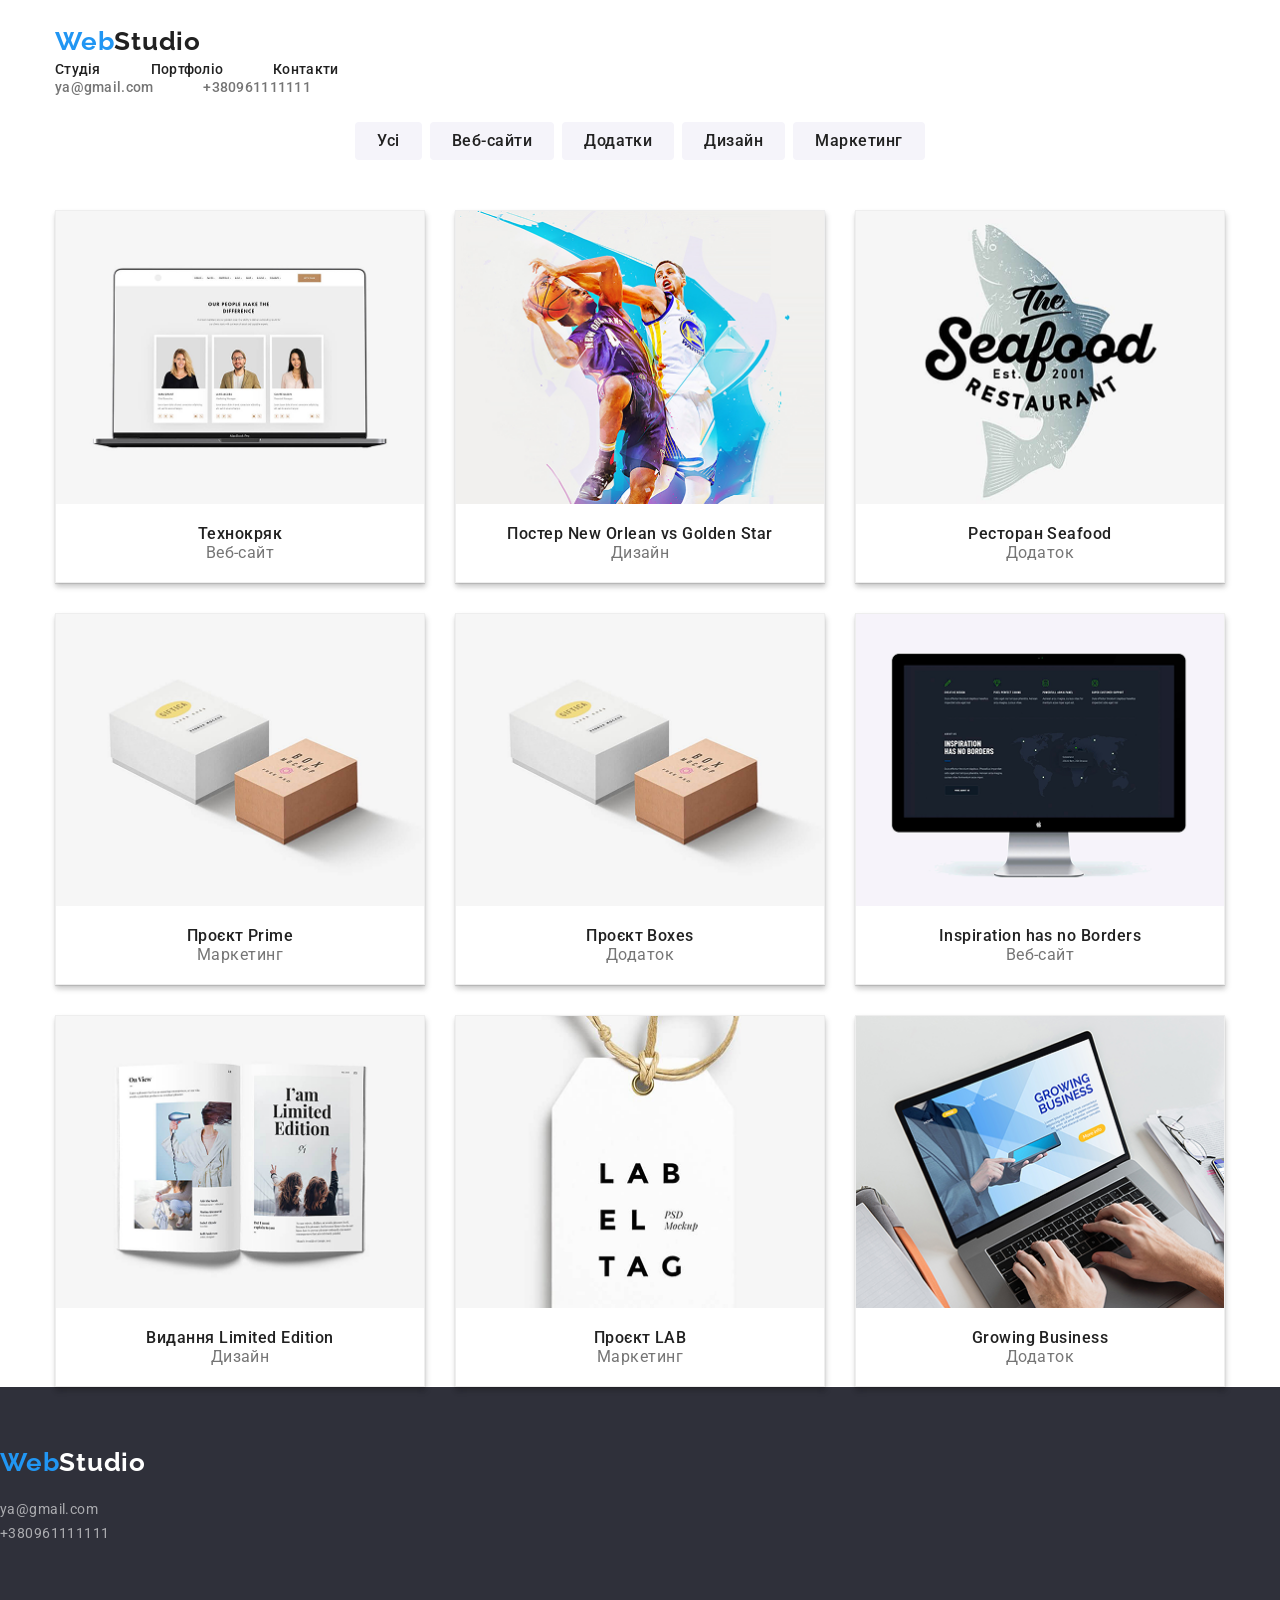
==== portfolio.html @ bf1da365 "2" ====
<!DOCTYPE html>
<html lang="en">
<head>
    <meta charset="UTF-8">
    <meta name="viewport" content="width=device-width, initial-scale=1.0">
    <title>Portfolio</title>
        <link rel="preconnect" href="https://fonts.googleapis.com">
<link rel="preconnect" href="https://fonts.gstatic.com" crossorigin>
<link href="https://fonts.googleapis.com/css2?family=Raleway:ital,wght@0,100..900;1,100..900&family=Roboto:ital,wght@0,100..900;1,100..900&display=swap" rel="stylesheet">
<link rel="stylesheet" href="./css/main.min.css">
</head>
<body>
    <header class="header"> 
    <div class="conteiner">
            <a href="./index.html" class="header-logo"><span class="web">Web</span><span class="studio">Studio</span></a>
    <nav class="navigate">
        <ul class="header_list">
            <li class="header_li"><a href="../index.html" class="header_item" target="_blank">Студія</a></li>
            <li class="header_li"><a href="https://www.youtube.com/watch?v=dQw4w9WgXcQ" target="_blank" class="header_item">Портфоліо</a></li>
            <li class="header_li"><a href="https://www.youtube.com/watch?v=dQw4w9WgXcQ" target="_blank" class=" header_item">Контакти</a></li>
        </ul>
        <ul class="contact">
            <li><a href="mailto:ya@gmail.com" class="contact_list">ya@gmail.com</a></li>
            <li><a href="tel:0961111111" class="contact_list">+380961111111</a></li>
        </ul>

    </nav>
    </div>

    </header>
   
    <main class="main">
        <section class="port_hero">
            <div class="conteiner">
            <ul class="main_ul">
                <li class="port_item"><a href="#" class="item_link">Усі</a></li>
                <li class="port_item"><a href="#" class="item_link">Веб-сайти</a></li>
                <li class="port_item"><a href="#" class="item_link">Додатки</a></li>
                <li class="port_item"><a href="#" class="item_link">Дизайн</a></li>
                <li class="port_item"><a href="#" class="item_link">Маркетинг</a></li>
            </ul>
            <ul class="card_ul">
                            <li class="li_foto">
                    <img src="../css/img/portfirst.png" alt="techocrak" class="port_foto">
                    <div class="port_team">
                    <h3 class="team_p">Технокряк </h3>
                    <p class="p_span">Веб-сайт</p>
                    <p class="crak_over">Ресурс пропонує комплексні пропозиції з різним рівнем функціоналу та сервісів. Все це дозволить відвідувачу отримати вичерпні відомості про компанію чи приватну особу.</p>
                    </div>
                </li>
                                <li class="li_foto">
                    <img src="../css/img/portsec.png" alt="basketball" class="port_foto">
                    <div class="port_team">
                    <h3 class="team_p">Постер New Orlean vs Golden Star </h3>
                    <p class="p_span">Дизайн</p>
                    </div>
                </li>
                                <li class="li_foto">
                    <img src="../css/img/portthird.png" alt="resturant" class="port_foto">
                    <div class="port_team">
                    <h3 class="team_p">Ресторан Seafood </h3>
                    <p class="p_span">Додаток</p>
                    </div>
                </li>
                                <li class="li_foto">
                    <img src="../css/img/portfour.png" alt="headphone" class="port_foto">
                    <div class="port_team">
                    <h3 class="team_p">Проєкт Prime </h3>
                    <p class="p_span">Маркетинг</p>
                    </div>
                </li>
                                <li class="li_foto">
                    <img src="../css/img/portnine.png" alt="boxes" class="port_foto">
                    <div class="port_team">
                    <h3 class="team_p">Проєкт Boxes </h3>
                    <p class="p_span">Додаток</p>
                    </div>
                </li>
                                <li class="li_foto">
                    <img src="../css/img/portfifs.png" alt="book" class="port_foto">
                    <div class="port_team">
                    <h3 class="team_p">Inspiration has no Borders </h3>
                    <p class="p_span">Веб-сайт</p>
                    </div>
                </li>
                                <li class="li_foto">
                    <img src="../css/img/portsix.png" alt="book" class="port_foto">
                    <div class="port_team">
                    <h3 class="team_p">Видання Limited Edition</h3>
                    <p class="p_span">Дизайн</p>
                    </div>
                </li>
                                <li class="li_foto">
                    <img src="../css/img/portseven.png" alt="tag whis LAB" class="port_foto">
                    <div class="port_team">
                    <h3 class="team_p">Проєкт LAB</h3>
                    <p class="p_span">Маркетинг</p>
                    </div>
                </li>
                                <li class="li_foto">
                    <img src="../css/img/porteight.png" alt="LAPTOP" class="port_foto">
                    <div class="port_team">
                    <h3 class="team_p">Growing Business </h3>
                    <p class="p_span">Додаток</p>
                    </div>
                </li>
                </ul>

            </div>
        </section>
        

    </main>
    <footer class="footer">
        <a href="./index.html" class="footer_logo"><span class="web">Web</span><span class="studi">Studio</span> </a>
        <ul class="footer-contact">
            <li><a href="mailto:ya@gmail.com" class="contact-list">ya@gmail.com</a></li>
            <li><a href="tel:0961111111" class="contact-list">+380961111111</a></li>
        </ul>
    </footer>
</body>
</html>
---- css/main.min.css ----
:root{--main-text-color: #212121;--hover-color: #2196f3;--addtext-color: #757575;--logo-color: #000;--main-color: #fff;--footer-contact: rgba(255, 255, 255, 0.6);--background-color: #2f303a;--team-background-color: #f5f4fa;--portfolio-line: #ececec}.conteiner{width:1200px;padding:0 15px;margin:0 auto}@media screen and (max-width: 1199.98px){.conteiner{width:100%;max-width:768px;padding-left:15px;padding-right:15px;margin-left:auto;margin-right:auto}}@media screen and (max-width: 767.98px){.conteiner{max-width:480px}}.web{color:var(--hover-color)}@media screen and (max-width: 1199.98px){html,body{overflow-x:hidden}img,.port_foto{width:100%;height:auto;-o-object-fit:cover;object-fit:cover}}.header{padding-top:24px;padding-bottom:25px}@media screen and (min-width: 768px)and (max-width: 1199.98px){.header{padding-top:32px;padding-bottom:32px}}.header-con{display:flex;align-items:center}@media screen and (max-width: 1199.98px){.header-con{justify-content:space-between}}.header-logo{color:var(--main-text-color);font-family:Raleway,sans-serif;font-size:26px;font-weight:700;line-height:1.38;letter-spacing:.78px;margin-right:93px}.header_list{display:flex;gap:50px}.header_item{color:var(--main-text-color);font-family:Roboto,sans-serif;font-size:14px;font-weight:500;line-height:1.14;letter-spacing:.28px;text-decoration:none;position:relative;display:inline-block}.header_item::after{content:"";position:absolute;left:0;bottom:0;width:100%;height:4px;background-color:var(--hover-color);border-radius:2px;transform:scaleX(0);transition:transform .25s ease}.header_item:hover{color:var(--hover-color)}.header_item:hover::after{transform:scaleX(1)}.header_svg{width:16px;height:16px;fill:var(--addtext-color);transition:fill .2s}.header_menu{display:none}@media screen and (max-width: 767.98px){.header_menu{display:inline;width:24px;height:16px;fill:var(--logo-color)}}.studio{color:var(--main-text-color)}@media screen and (min-width: 768px)and (max-width: 1199.98px){.navigate{display:flex;align-items:center;gap:50px}}@media screen and (max-width: 767.98px){.navigate{display:none}}.contact{display:flex;gap:50px;margin-left:auto}@media screen and (max-width: 1199.98px){.contact{flex-direction:column;gap:10px}}@media screen and (max-width: 767.98px){.contact{display:none}}.contact_li{display:flex;align-items:center;gap:8px}.contact_li:hover .contact_list{color:var(--hover-color)}.contact_li:hover .header_svg{fill:var(--hover-color)}.contact_list{color:var(--addtext-color);font-family:Roboto,sans-serif;font-size:14px;font-weight:500;line-height:1.38;letter-spacing:.28px;transition:color .2s}.hero{padding-top:200px;padding-bottom:280px;text-align:center;background-image:url("../css/img/destop/hero-desctop1x.webp");background-repeat:no-repeat;background-position:center;background-size:cover}@media screen and (min-width: 768px)and (max-width: 1199.98px){.hero{background-image:url("../css/img/tablet/hero-tablet1x.webp");padding-top:118px;padding-bottom:198px}}@media screen and (max-width: 767.98px){.hero{background-image:url("../css/img/mobile/hero-mobile1x.webp");padding-top:118px;padding-bottom:118px}}.hero_text{color:var(--main-color);font-family:Roboto,sans-serif;font-size:44px;font-weight:900;line-height:1.36;letter-spacing:2.64px;width:696px;text-transform:uppercase;margin-bottom:30px;margin-left:auto;margin-right:auto}@media screen and (max-width: 1199.98px){.hero_text{width:100%;max-width:360px;font-size:26px;line-height:1.62}}@media screen and (min-width: 768px)and (max-width: 1199.98px){.hero_text{max-width:528px;font-size:36px}}.hero_button{font-weight:900;color:var(--main-color);border-radius:4px;background:var(--hover-color);box-shadow:0 4px 4px 0 rgba(0,0,0,.15);padding:10px 32px}.button-text{color:var(--main-color);text-align:center;font-family:Roboto,sans-serif;font-size:16px;font-weight:900;line-height:30px;letter-spacing:.96px}.us{padding-top:94px;padding-bottom:94px}.us_minitext{display:flex;gap:30px}@media screen and (max-width: 1199.98px){.us_minitext{display:grid;grid-template-columns:repeat(2, 1fr);gap:30px}}@media screen and (max-width: 767.98px){.us_minitext{display:flex;flex-direction:column;gap:30px}}.us_div{display:flex;width:270px;height:120px;border-radius:4px;background:var(--team-background-color);align-items:center;justify-content:center;margin-bottom:30px}@media screen and (max-width: 767.98px){.us_div{height:116px}}.us_svg{width:65.3px;height:70px}@media screen and (max-width: 1199.98px){.minitext{width:100%}}@media screen and (max-width: 767.98px){.minitext{display:flex;flex-direction:column}}.gen_minitext{display:grid;grid-template-columns:repeat(2, 1fr);color:var(--main-text-color);font-family:Roboto,sans-serif;font-size:14px;font-weight:700;line-height:1.14;letter-spacing:.42px;text-transform:uppercase;margin-bottom:10px}@media screen and (max-width: 767.98px){.gen_minitext{text-align:center}}@media screen and (max-width: 767.98px){.secondary_minitext{text-align:left}}.about{padding-top:94px;padding-bottom:94px;text-align:center;font-weight:700}@media screen and (max-width: 1199.98px){.about{display:none}}.about_div{width:370px;height:70px;background:rgba(47,48,58,.8);display:flex;justify-content:center;align-items:center}.about_p{color:var(--main-color);text-align:center;font-family:Roboto,sans-serif;font-size:14px;font-style:normal;font-weight:700;line-height:normal;letter-spacing:.42px;text-transform:uppercase}.gen-text{color:var(--main-text-color);text-align:center;font-family:Roboto,sans-serif;font-size:36px;font-style:normal;font-weight:700;line-height:normal;letter-spacing:1.08px;margin-bottom:15px}.us-list{display:flex;flex-direction:row;gap:30px}.us-img{margin-top:50px;width:370px;height:294px}.team{padding-top:94px;padding-bottom:94px;background:var(--team-background-color)}.team-ul{display:flex;gap:30px;margin-top:50px}@media screen and (max-width: 1199.98px){.team-ul{display:grid;grid-template-columns:repeat(2, 1fr);gap:30px}}@media screen and (max-width: 767.98px){.team-ul{grid-template-columns:1fr;justify-items:center}}.team-foto{width:270px;height:260px}@media screen and (max-width: 1199.98px){.team-foto{width:100%;height:auto}}.team_li{box-shadow:0 1px 3px 0 rgba(0,0,0,.12),0 1px 1px 0 rgba(0,0,0,.14),0 2px 1px 0 rgba(0,0,0,.2)}@media screen and (max-width: 767.98px){.team_li{width:100%;max-width:270px}}.team_box{padding-top:30px;padding-bottom:30px;background-color:var(--main-color)}.team_p{color:var(--main-text-color);text-align:center;font-family:Roboto,sans-serif;font-size:16px;font-weight:500;line-height:normal;letter-spacing:.48px}.team_svg{width:20px;height:20px;fill:#afb1b8;transition:fill .2s}.sec-gen-text{color:var(--main-text-color);text-align:center;font-family:Roboto,sans-serif;font-size:36px;font-weight:700;line-height:normal;letter-spacing:1.08px}.p_span{color:var(--addtext-color);text-align:center;font-family:Roboto,sans-serif;font-size:16px;font-style:normal;font-weight:400;line-height:normal;letter-spacing:.48px}.sectem_ul{display:flex;align-items:center;justify-content:center;flex-direction:row;gap:10px;margin-top:16px}.sectem_li{display:flex;align-items:center;justify-content:center;padding:12px;border-radius:50%;background-color:rgba(0,0,0,0);cursor:pointer;transition:background-color .2s}.sectem_li:hover{background-color:var(--hover-color)}.sectem_li:hover .team_svg{fill:var(--main-color)}.footer{padding:60px 0;background:var(--background-color)}@media screen and (max-width: 1199.98px){.footer{text-align:center}}.footer .conteiner{display:flex;justify-content:center;align-items:flex-start;gap:80px}.footer .conteiner>*{margin:0;flex-shrink:0}@media screen and (min-width: 768px)and (max-width: 1199.98px){.footer .conteiner{flex-wrap:wrap;justify-content:space-around;row-gap:40px;align-items:center}}@media screen and (max-width: 767.98px){.footer .conteiner{flex-direction:column;align-items:center;gap:40px}}.footer_div{display:flex;flex-direction:column;align-items:flex-start;justify-content:flex-start}@media screen and (max-width: 1199.98px){.footer_div{align-items:center}}.footer_logo{display:inline-block;margin:0 0 20px;color:var(--main-color);font-family:Raleway,sans-serif;font-size:26px;font-weight:700;line-height:normal;letter-spacing:.78px;text-decoration:none}.footer_p{margin:0;color:var(--main-color);font-family:Roboto,sans-serif;font-size:14px;font-weight:700;line-height:1.14;letter-spacing:.42px;text-transform:uppercase}.footer_ul{display:flex;gap:10px;margin-top:16px}.footer_li{display:flex;align-items:center;justify-content:center;padding:12px;border-radius:50%;background-color:#434455;cursor:pointer;transition:background-color .2s}.footer_li:hover{background-color:var(--hover-color)}.footer_li:hover .team_svg{fill:var(--main-color)}.f_span{color:var(--main-color);font-family:Roboto,sans-serif;font-size:14px;font-weight:400;line-height:24px;letter-spacing:.42px}.contact-list{color:var(--footer-contact);font-family:Roboto,sans-serif;font-size:14px;font-weight:400;line-height:24px;letter-spacing:.42px}.contact-list:first-child{margin-top:20px}.subscribe{text-align:left}@media screen and (max-width: 1199.98px){.subscribe{text-align:center}}@media screen and (min-width: 768px)and (max-width: 1199.98px){.subscribe{flex-basis:100%}}@media screen and (max-width: 767.98px){.subscribe{width:100%}}.subscribe_row{display:flex;gap:10px;margin-top:16px}@media screen and (min-width: 768px)and (max-width: 1199.98px){.subscribe_row{flex-direction:column;align-items:center;max-width:320px;margin:16px auto 0}}@media screen and (max-width: 767.98px){.subscribe_row{flex-direction:column;align-items:center;margin:16px 0 0}}.subscribe_input{width:264px;height:40px;padding:0 16px;background:rgba(0,0,0,0);border:1px solid hsla(0,0%,100%,.3);border-radius:4px;color:var(--main-color);font-family:Roboto,sans-serif;font-size:12px;letter-spacing:.36px;outline:none;transition:border-color .2s}.subscribe_input::-moz-placeholder{color:var(--footer-contact)}.subscribe_input::placeholder{color:var(--footer-contact)}.subscribe_input:focus{border-color:var(--hover-color)}@media screen and (max-width: 1199.98px){.subscribe_input{width:100%}}.subscribe_btn{display:flex;align-items:center;gap:8px;height:40px;padding:0 24px;background:var(--hover-color);border:none;border-radius:4px;box-shadow:0 4px 4px rgba(0,0,0,.15);color:var(--main-color);font-family:Roboto,sans-serif;font-size:14px;font-weight:700;letter-spacing:.42px;cursor:pointer;transition:background-color .2s}.subscribe_btn:hover{background:#1976d2}.subscribe_svg{width:16px;height:16px;fill:var(--main-color)}.port_hero .container{gap:34px}.port_item{background-color:var(--team-background-color);border-radius:4px;padding:6px 22px}.port_item:hover{background-color:var(--hover-color)}.port_team{padding:20px 24px}.main_ul{display:flex;gap:8px;align-items:center;justify-content:center;margin-bottom:50px}@media screen and (min-width: 768px)and (max-width: 1199.98px){.main_ul{justify-content:center;gap:8px;margin-bottom:30px}}@media screen and (max-width: 767.98px){.main_ul{flex-wrap:wrap;justify-content:flex-start;margin-bottom:40px}}.item_link{color:var(--main-text-color);text-align:center;font-family:Roboto,sans-serif;font-size:16px;font-style:normal;font-weight:500;line-height:26px;letter-spacing:.48px}.item_link:hover{color:var(--main-color)}.card_ul{display:grid;grid-template-columns:repeat(3, 1fr);gap:30px}@media screen and (min-width: 768px)and (max-width: 1199.98px){.card_ul{grid-template-columns:repeat(2, 1fr);padding:0}}@media screen and (max-width: 767.98px){.card_ul{display:flex;flex-direction:column;gap:30px;padding:0}}.li_foto{display:flex;flex-direction:column;align-items:center;border:1px solid #eee;background:var(--main-color);position:relative;box-shadow:0 1px 1px 0 rgba(0,0,0,.12),0 4px 4px 0 rgba(0,0,0,.06),1px 4px 6px 0 rgba(0,0,0,.16)}@media screen and (max-width: 1199.98px){.li_foto{width:100%}}.li_foto:hover .crak_over{opacity:1}.crak_over{color:var(--main-color);font-family:Roboto,sans-serif;font-size:18px;font-style:normal;font-weight:400;line-height:28px;letter-spacing:.54px;position:absolute;background:rgba(33,150,243,.9);width:100%;top:50%;height:58%;left:0;padding-top:21%;transform:translateY(-64%);opacity:0}*,*::before,*::after{box-sizing:border-box}body,h1,h2,h3,p,ul,figure{margin:0}ul{padding:0;list-style:none}a{text-decoration:none;color:inherit}img{display:block;max-width:100%}button{cursor:pointer;border:none}/*# sourceMappingURL=main.min.css.map */
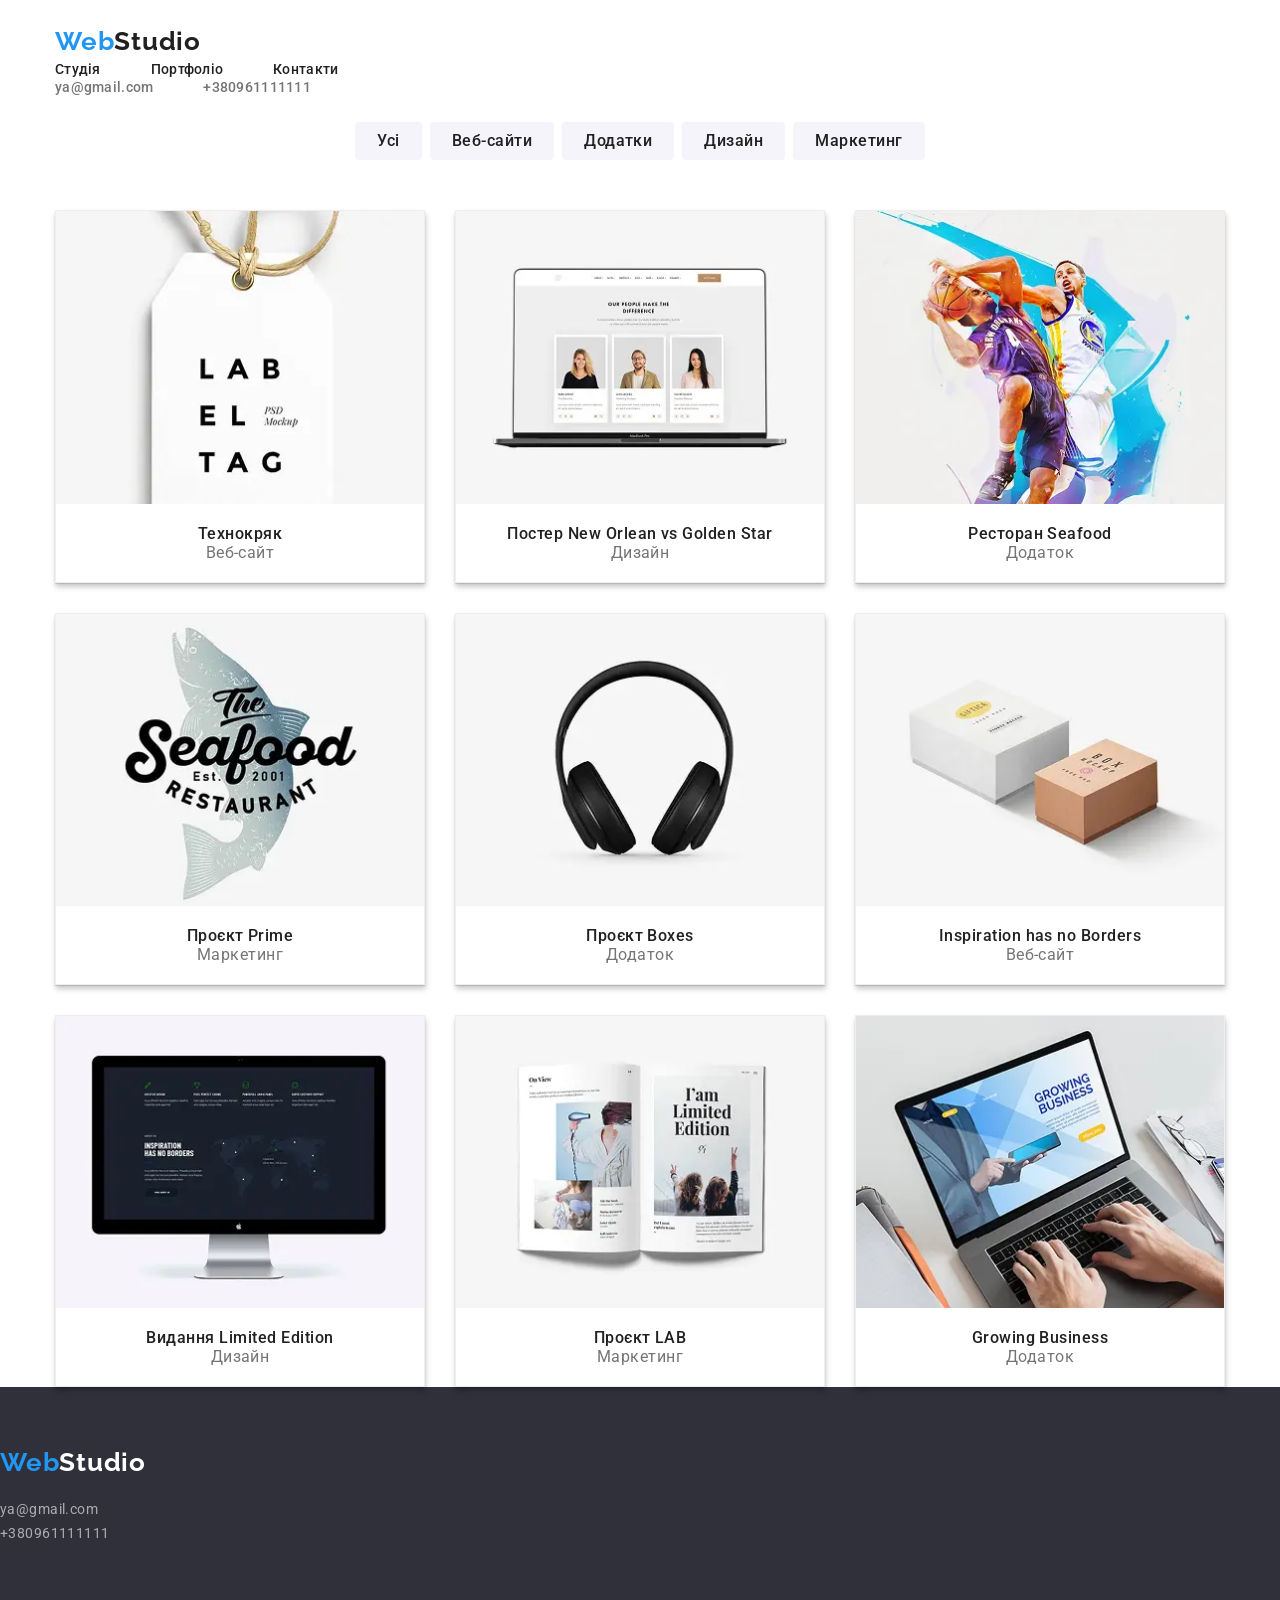
==== commit f8d1d264: "retinisasia" ====
--- a/portfolio.html
+++ b/portfolio.html
@@ -1,122 +1,243 @@
-<!DOCTYPE html>
+<!doctype html>
 <html lang="en">
-<head>
-    <meta charset="UTF-8">
-    <meta name="viewport" content="width=device-width, initial-scale=1.0">
+  <head>
+    <meta charset="UTF-8" />
+    <meta name="viewport" content="width=device-width, initial-scale=1.0" />
     <title>Portfolio</title>
-        <link rel="preconnect" href="https://fonts.googleapis.com">
-<link rel="preconnect" href="https://fonts.gstatic.com" crossorigin>
-<link href="https://fonts.googleapis.com/css2?family=Raleway:ital,wght@0,100..900;1,100..900&family=Roboto:ital,wght@0,100..900;1,100..900&display=swap" rel="stylesheet">
-<link rel="stylesheet" href="./css/main.min.css">
-</head>
-<body>
-    <header class="header"> 
-    <div class="conteiner">
-            <a href="./index.html" class="header-logo"><span class="web">Web</span><span class="studio">Studio</span></a>
-    <nav class="navigate">
-        <ul class="header_list">
-            <li class="header_li"><a href="../index.html" class="header_item" target="_blank">Студія</a></li>
-            <li class="header_li"><a href="https://www.youtube.com/watch?v=dQw4w9WgXcQ" target="_blank" class="header_item">Портфоліо</a></li>
-            <li class="header_li"><a href="https://www.youtube.com/watch?v=dQw4w9WgXcQ" target="_blank" class=" header_item">Контакти</a></li>
-        </ul>
-        <ul class="contact">
-            <li><a href="mailto:ya@gmail.com" class="contact_list">ya@gmail.com</a></li>
-            <li><a href="tel:0961111111" class="contact_list">+380961111111</a></li>
-        </ul>
+    <link rel="preconnect" href="https://fonts.googleapis.com" />
+    <link rel="preconnect" href="https://fonts.gstatic.com" crossorigin />
+    <link
+      href="https://fonts.googleapis.com/css2?family=Raleway:ital,wght@0,100..900;1,100..900&family=Roboto:ital,wght@0,100..900;1,100..900&display=swap"
+      rel="stylesheet"
+    />
+    <link rel="stylesheet" href="./css/main.min.css" />
+  </head>
+  <body>
+    <header class="header">
+      <div class="conteiner">
+        <a href="./index.html" class="header-logo"
+          ><span class="web">Web</span><span class="studio">Studio</span></a
+        >
+        <nav class="navigate">
+          <ul class="header_list">
+            <li class="header_li">
+              <a href="../index.html" class="header_item" target="_blank"
+                >Студія</a
+              >
+            </li>
+            <li class="header_li">
+              <a
+                href="https://www.youtube.com/watch?v=dQw4w9WgXcQ"
+                target="_blank"
+                class="header_item"
+                >Портфоліо</a
+              >
+            </li>
+            <li class="header_li">
+              <a
+                href="https://www.youtube.com/watch?v=dQw4w9WgXcQ"
+                target="_blank"
+                class="header_item"
+                >Контакти</a
+              >
+            </li>
+          </ul>
+          <ul class="contact">
+            <li>
+              <a href="mailto:ya@gmail.com" class="contact_list"
+                >ya@gmail.com</a
+              >
+            </li>
+            <li>
+              <a href="tel:0961111111" class="contact_list">+380961111111</a>
+            </li>
+          </ul>
+        </nav>
+      </div>
+    </header>
 
-    </nav>
-    </div>
-
-    </header>
-   
     <main class="main">
-        <section class="port_hero">
-            <div class="conteiner">
-            <ul class="main_ul">
-                <li class="port_item"><a href="#" class="item_link">Усі</a></li>
-                <li class="port_item"><a href="#" class="item_link">Веб-сайти</a></li>
-                <li class="port_item"><a href="#" class="item_link">Додатки</a></li>
-                <li class="port_item"><a href="#" class="item_link">Дизайн</a></li>
-                <li class="port_item"><a href="#" class="item_link">Маркетинг</a></li>
-            </ul>
-            <ul class="card_ul">
-                            <li class="li_foto">
-                    <img src="../css/img/portfirst.png" alt="techocrak" class="port_foto">
-                    <div class="port_team">
-                    <h3 class="team_p">Технокряк </h3>
-                    <p class="p_span">Веб-сайт</p>
-                    <p class="crak_over">Ресурс пропонує комплексні пропозиції з різним рівнем функціоналу та сервісів. Все це дозволить відвідувачу отримати вичерпні відомості про компанію чи приватну особу.</p>
-                    </div>
-                </li>
-                                <li class="li_foto">
-                    <img src="../css/img/portsec.png" alt="basketball" class="port_foto">
-                    <div class="port_team">
-                    <h3 class="team_p">Постер New Orlean vs Golden Star </h3>
-                    <p class="p_span">Дизайн</p>
-                    </div>
-                </li>
-                                <li class="li_foto">
-                    <img src="../css/img/portthird.png" alt="resturant" class="port_foto">
-                    <div class="port_team">
-                    <h3 class="team_p">Ресторан Seafood </h3>
-                    <p class="p_span">Додаток</p>
-                    </div>
-                </li>
-                                <li class="li_foto">
-                    <img src="../css/img/portfour.png" alt="headphone" class="port_foto">
-                    <div class="port_team">
-                    <h3 class="team_p">Проєкт Prime </h3>
-                    <p class="p_span">Маркетинг</p>
-                    </div>
-                </li>
-                                <li class="li_foto">
-                    <img src="../css/img/portnine.png" alt="boxes" class="port_foto">
-                    <div class="port_team">
-                    <h3 class="team_p">Проєкт Boxes </h3>
-                    <p class="p_span">Додаток</p>
-                    </div>
-                </li>
-                                <li class="li_foto">
-                    <img src="../css/img/portfifs.png" alt="book" class="port_foto">
-                    <div class="port_team">
-                    <h3 class="team_p">Inspiration has no Borders </h3>
-                    <p class="p_span">Веб-сайт</p>
-                    </div>
-                </li>
-                                <li class="li_foto">
-                    <img src="../css/img/portsix.png" alt="book" class="port_foto">
-                    <div class="port_team">
-                    <h3 class="team_p">Видання Limited Edition</h3>
-                    <p class="p_span">Дизайн</p>
-                    </div>
-                </li>
-                                <li class="li_foto">
-                    <img src="../css/img/portseven.png" alt="tag whis LAB" class="port_foto">
-                    <div class="port_team">
-                    <h3 class="team_p">Проєкт LAB</h3>
-                    <p class="p_span">Маркетинг</p>
-                    </div>
-                </li>
-                                <li class="li_foto">
-                    <img src="../css/img/porteight.png" alt="LAPTOP" class="port_foto">
-                    <div class="port_team">
-                    <h3 class="team_p">Growing Business </h3>
-                    <p class="p_span">Додаток</p>
-                    </div>
-                </li>
-                </ul>
-
-            </div>
-        </section>
-        
-
+      <section class="port_hero">
+        <div class="conteiner">
+          <ul class="main_ul">
+            <li class="port_item"><a href="#" class="item_link">Усі</a></li>
+            <li class="port_item">
+              <a href="#" class="item_link">Веб-сайти</a>
+            </li>
+            <li class="port_item"><a href="#" class="item_link">Додатки</a></li>
+            <li class="port_item"><a href="#" class="item_link">Дизайн</a></li>
+            <li class="port_item">
+              <a href="#" class="item_link">Маркетинг</a>
+            </li>
+          </ul>
+          <ul class="card_ul">
+            <li class="li_foto">
+              <picture class="port_foto">
+                <source srcset="./css/img/destop/labpc1x.webp 1x, ./css/img/destop/labpc2x.webp 2x" media="(min-width:1200px)" />
+                <source srcset="./css/img/tablet/labtablet1x.webp 1x, ./css/img/tablet/labtablet2x.webp 2x" media="(min-width:768px)"/>
+                <source srcset="./css/img/mobile/labmobile1x.webp 1x, ./css/img/mobile/labmobile2x.webp 2x" media="(max-width:767px)"/>
+                <img src="#" alt="techocrak" class="port_foto" />
+              </picture>
+              <div class="port_team">
+                <h3 class="team_p">Технокряк</h3>
+                <p class="p_span">Веб-сайт</p>
+                <p class="crak_over">
+                  Ресурс пропонує комплексні пропозиції з різним рівнем
+                  функціоналу та сервісів. Все це дозволить відвідувачу отримати
+                  вичерпні відомості про компанію чи приватну особу.
+                </p>
+              </div>
+            </li>
+            <li class="li_foto">
+              <picture class="port_foto">
+                <source srcset="./css/img/destop/tecnocrac1xpc.webp 1x,./css/img/destop/tecnocrac2xpc.webp 2x" media="(min-width:1200px)">
+                <source srcset="./css/img/tablet/tecnocractablet1x.webp 1x, ./css/img/tablet/tecnocractablet2x.webp 2x" media="(min-width:768px)">
+                <source srcset="./css/img/mobile/tecnocracmobile1x.webp 1x, ./css/img/mobile/tecnocracmobile2x.webp 2x" media="(max-width:767px)">
+<img src="#" alt="basketball" class="port_foto" >
+              </picture>
+              <div class="port_team">
+                <h3 class="team_p">Постер New Orlean vs Golden Star</h3>
+                <p class="p_span">Дизайн</p>
+                <p class="crak_over">
+                  Ресурс пропонує комплексні пропозиції з різним рівнем
+                  функціоналу та сервісів. Все це дозволить відвідувачу отримати
+                  вичерпні відомості про компанію чи приватну особу.
+                </p>
+              </div>
+            </li>
+            <li class="li_foto">
+              <picture class="port_foto">
+                <source srcset="./css/img/destop/posterpc1x.webp 1x, ./css/img/destop/posterpc2x.webp 2x" media="(min-width:1200px)">
+                <source srcset="./css/img/tablet/postertablet1x.webp 1x, ./css/img/tablet/postertablet2x.webp 2x" media="(min-width:768px)">
+                <source srcset="./css/img/mobile/postermobile1x.webp 1x, ./css/img/mobile/postermobile2x.webp 2x" media="(max-width:767px)">
+                <img src="#" alt="resturant" class="port_foto" />
+              </picture>
+              <div class="port_team">
+                <h3 class="team_p">Ресторан Seafood</h3>
+                <p class="p_span">Додаток</p>
+                                <p class="crak_over">
+                  Ресурс пропонує комплексні пропозиції з різним рівнем
+                  функціоналу та сервісів. Все це дозволить відвідувачу отримати
+                  вичерпні відомості про компанію чи приватну особу.
+                </p>
+              </div>
+            </li>
+            <li class="li_foto">
+              <picture class="port_foto">
+                <source srcset="./css/img/destop/seafoodpc1x.webp 1x, ./css/img/destop/seafoodpc2x.webp 2x" media="(min-width:1200px)">
+                <source srcset="./css/img/tablet/seafoodtablet1x.webp 1x, ./css/img/tablet/seafoodtablet2x.webp 2x" media="(min-width:768px)">
+                <source srcset="./css/img/mobile/seafoodmobile1x.webp 1x, ./css/img/mobile/seafoodmobile2x.webp 2x" media="(max-width:767px)">
+                <img src="#" alt="headphone" class="port_foto" />
+              </picture>
+              <div class="port_team">
+                <h3 class="team_p">Проєкт Prime</h3>
+                <p class="p_span">Маркетинг</p>
+                <p class="crak_over">
+                  Ресурс пропонує комплексні пропозиції з різним рівнем
+                  функціоналу та сервісів. Все це дозволить відвідувачу отримати
+                  вичерпні відомості про компанію чи приватну особу.
+                </p>
+              </div>
+            </li>
+            <li class="li_foto">
+              <picture class="port_foto">
+                <source srcset="./css/img/destop/primepc1x.webp 1x, ./css/img/destop/primepc2x.webp 2x" media="(min-width:1200px)">
+                <source srcset="./css/img/tablet/primetablet1x.webp 1x, ./css/img/tablet/primetablet2x.webp 2x" media="(min-width:768px)">
+                <source srcset="./css/img/mobile/primemobile1x.webp 1x, ./css/img/mobile/primemobile2x.webp 2x" media="(max-width:767px)">
+                <img src="#" alt="boxes" class="port_foto" />
+              </picture>
+              <div class="port_team">
+                <h3 class="team_p">Проєкт Boxes</h3>
+                <p class="p_span">Додаток</p>
+                <p class="crak_over">
+                  Ресурс пропонує комплексні пропозиції з різним рівнем
+                  функціоналу та сервісів. Все це дозволить відвідувачу отримати
+                  вичерпні відомості про компанію чи приватну особу.
+                </p>
+              </div>
+            </li>
+            <li class="li_foto">
+              <picture class="port_foto">
+                <source srcset="./css/img/destop/boxsespc1x.webp 1x, ./css/img/destop/boxsespc2x.webp 2x" media="(min-width:1200px)">
+                <source srcset="./css/img/tablet/boxsestablet1x.webp 1x, ./css/img/tablet/boxsestablet2x.webp 2x" media="(min-width:768px)">
+                <source srcset="./css/img/mobile/boxsesmobile1x.webp 1x, ./css/img/mobile/boxsesmobile2x.webp 2x" media="(max-width:767px)">
+                <img src="#" alt="book" class="port_foto" />
+              </picture>
+              <div class="port_team">
+                <h3 class="team_p">Inspiration has no Borders</h3>
+                <p class="p_span">Веб-сайт</p>
+                <p class="crak_over">
+                  Ресурс пропонує комплексні пропозиції з різним рівнем
+                  функціоналу та сервісів. Все це дозволить відвідувачу отримати
+                  вичерпні відомості про компанію чи приватну особу.
+                </p>
+              </div>
+            </li>
+            <li class="li_foto">
+              <picture class="port_foto">
+                <source srcset="./css/img/destop/ihnbpc1x.webp 1x, ./css/img/destop/ihnbpc2x.webp 2x" media="(min-width:1200px)">
+                <source srcset="./css/img/tablet/ihnbtablet1x.webp 1x, ./css/img/tablet/ihnbtablet2x.webp 2x" media="(min-width:768px)">
+                <source srcset="./css/img/mobile/ihnbmobile1x.webp 1x, ./css/img/mobile/ihnbmobile2x.webp 2x" media="(max-width:767px)">
+                <img src="#" alt="book" class="port_foto" />
+              </picture>
+              <div class="port_team">
+                <h3 class="team_p">Видання Limited Edition</h3>
+                <p class="p_span">Дизайн</p>
+                <p class="crak_over">
+                  Ресурс пропонує комплексні пропозиції з різним рівнем
+                  функціоналу та сервісів. Все це дозволить відвідувачу отримати
+                  вичерпні відомості про компанію чи приватну особу.
+                </p>
+              </div>
+            </li>
+            <li class="li_foto">
+              <picture class="port_foto">
+                <source srcset="./css/img/destop/limitedpc1x.webp 1x, ./css/img/destop/limitedpc2x.webp 2x" media="(min-width:1200px)">
+                <source srcset="./css/img/tablet/limitedtablet1x.webp 1x, ./css/img/tablet/limitedtablet2x.webp 2x" media="(min-width:768px)">
+                <source srcset="./css/img/mobile/limetedmobile1x.webp 1x, ./css/img/mobile/limetedmobile2x.webp 2x" media="(max-width:767px)">
+                <img src="#" alt="tag whis LAB" class="port_foto" />
+              </picture>
+              <div class="port_team">
+                <h3 class="team_p">Проєкт LAB</h3>
+                <p class="p_span">Маркетинг</p>
+                <p class="crak_over">
+                  Ресурс пропонує комплексні пропозиції з різним рівнем
+                  функціоналу та сервісів. Все це дозволить відвідувачу отримати
+                  вичерпні відомості про компанію чи приватну особу.
+                </p>
+              </div>
+            </li>
+            <li class="li_foto">
+              <picture class="port_foto">
+                <source srcset="./css/img/destop/gbpc1x.webp 1x, ./css/img/destop/gbpc2x.webp 2x" media="(min-width:1200px)">
+                <source srcset="./css/img/tablet/gbtablet1x.webp 1x, ./css/img/tablet/gbtablet2x.webp 2x" media="(min-width:768px)">
+                <source srcset="./css/img/mobile/gbmobile1x.webp 1x, ./css/img/mobile/gbmobile2x.webp 2x" media="(max-width:767px)">
+                <img src="#" alt="LAPTOP" class="port_foto" />
+              </picture> 
+              <div class="port_team">
+                <h3 class="team_p">Growing Business</h3>
+                <p class="p_span">Додаток</p>
+                <p class="crak_over">
+                  Ресурс пропонує комплексні пропозиції з різним рівнем
+                  функціоналу та сервісів. Все це дозволить відвідувачу отримати
+                  вичерпні відомості про компанію чи приватну особу.
+                </p>
+              </div>
+            </li>
+          </ul>
+        </div>
+      </section>
     </main>
     <footer class="footer">
-        <a href="./index.html" class="footer_logo"><span class="web">Web</span><span class="studi">Studio</span> </a>
-        <ul class="footer-contact">
-            <li><a href="mailto:ya@gmail.com" class="contact-list">ya@gmail.com</a></li>
-            <li><a href="tel:0961111111" class="contact-list">+380961111111</a></li>
-        </ul>
+      <a href="./index.html" class="footer_logo"
+        ><span class="web">Web</span><span class="studi">Studio</span>
+      </a>
+      <ul class="footer-contact">
+        <li>
+          <a href="mailto:ya@gmail.com" class="contact-list">ya@gmail.com</a>
+        </li>
+        <li><a href="tel:0961111111" class="contact-list">+380961111111</a></li>
+      </ul>
     </footer>
-</body>
-</html>+  </body>
+</html>
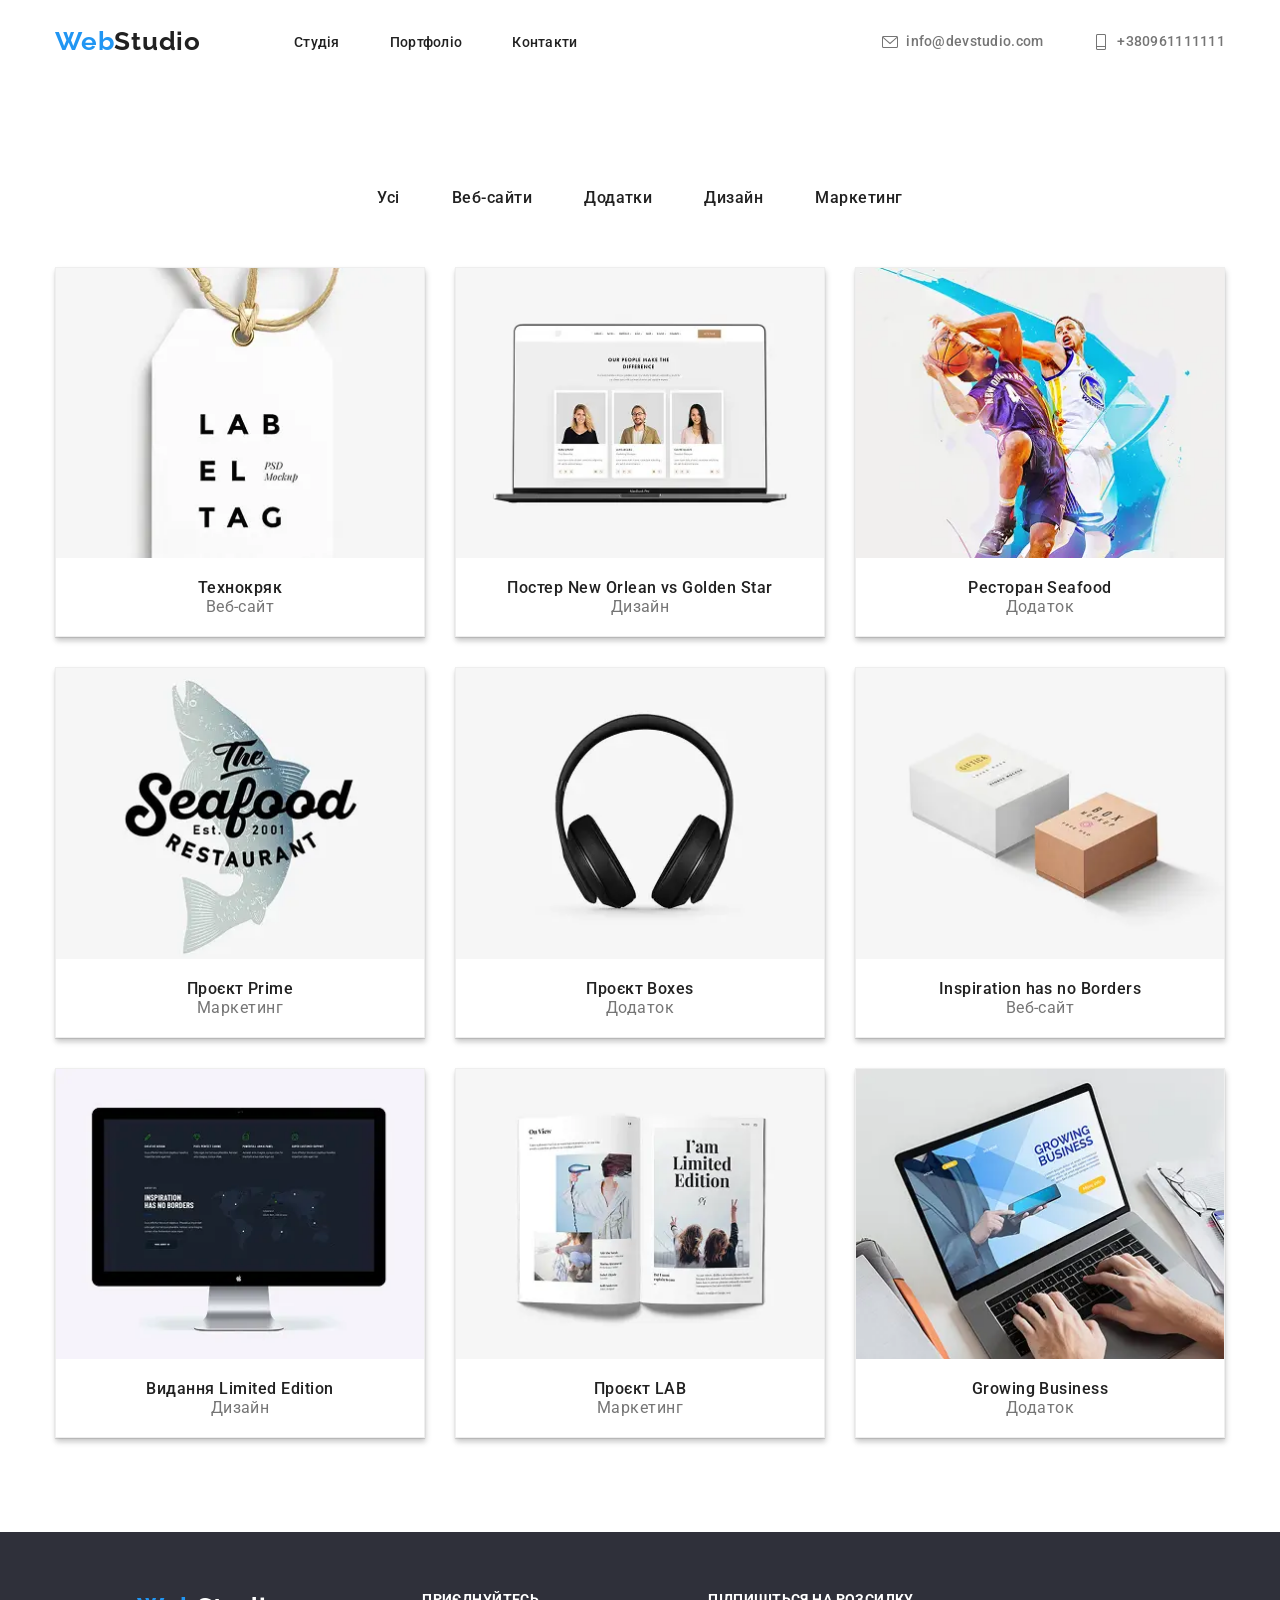
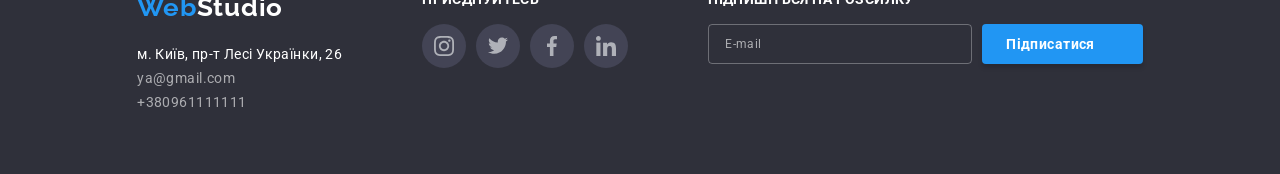
==== commit d152d872: "9" ====
--- a/portfolio.html
+++ b/portfolio.html
@@ -14,20 +14,20 @@
   </head>
   <body>
     <header class="header">
-      <div class="conteiner">
+      <div class="conteiner header-con">
         <a href="./index.html" class="header-logo"
           ><span class="web">Web</span><span class="studio">Studio</span></a
         >
         <nav class="navigate">
           <ul class="header_list">
             <li class="header_li">
-              <a href="../index.html" class="header_item" target="_blank"
+              <a href="./index.html" class="header_item" target="_blank"
                 >Студія</a
               >
             </li>
             <li class="header_li">
               <a
-                href="https://www.youtube.com/watch?v=dQw4w9WgXcQ"
+                href="./portfolio.html"
                 target="_blank"
                 class="header_item"
                 >Портфоліо</a
@@ -42,17 +42,26 @@
               >
             </li>
           </ul>
-          <ul class="contact">
-            <li>
-              <a href="mailto:ya@gmail.com" class="contact_list"
-                >ya@gmail.com</a
-              >
-            </li>
-            <li>
-              <a href="tel:0961111111" class="contact_list">+380961111111</a>
-            </li>
-          </ul>
         </nav>
+        <ul class="contact">
+          <li class="contact_li">
+            <svg class="header_svg">
+              <use href="./css/symbol-defs.svg#konvert"></use>
+            </svg>
+            <a href="mailto:info@devstudio.com" class="contact_list"
+              >info@devstudio.com</a
+            >
+          </li>
+          <li class="contact_li">
+            <svg class="header_svg">
+              <use href="./css/symbol-defs.svg#phone"></use>
+            </svg>
+            <a href="tel:0961111111" class="contact_list">+380961111111</a>
+          </li>
+        </ul>
+        <svg class="header_menu">
+          <use href="./css/symbol-defs.svg#menu"></use>
+        </svg>
       </div>
     </header>
 
@@ -229,15 +238,67 @@
       </section>
     </main>
     <footer class="footer">
-      <a href="./index.html" class="footer_logo"
-        ><span class="web">Web</span><span class="studi">Studio</span>
-      </a>
-      <ul class="footer-contact">
-        <li>
-          <a href="mailto:ya@gmail.com" class="contact-list">ya@gmail.com</a>
-        </li>
-        <li><a href="tel:0961111111" class="contact-list">+380961111111</a></li>
-      </ul>
+      <div class="conteiner">
+        <div>
+          <a href="./index.html" class="footer_logo"
+            ><span class="web">Web</span><span class="studi">Studio</span>
+          </a>
+          <ul class="footer-contact">
+            <li><span class="f_span">м. Київ, пр-т Лесі Українки, 26</span></li>
+            <li>
+              <a href="mailto:info@devstudio.com" class="contact-list"
+                >ya@gmail.com</a
+              >
+            </li>
+            <li>
+              <a href="tel:0961111111" class="contact-list">+380961111111</a>
+            </li>
+          </ul>
+        </div>
+        <div class="footer_div">
+          <p class="footer_p">приєднуйтесь</p>
+          <ul class="footer_ul">
+            <li class="footer_li">
+              <svg class="team_svg">
+                <use href="./css/symbol-defs.svg#insta"></use>
+              </svg>
+            </li>
+            <li class="footer_li">
+              <svg class="team_svg">
+                <use href="./css/symbol-defs.svg#twiter"></use>
+              </svg>
+            </li>
+            <li class="footer_li">
+              <svg class="team_svg">
+                <use href="./css/symbol-defs.svg#f"></use>
+              </svg>
+            </li>
+            <li class="footer_li">
+              <svg class="team_svg">
+                <use href="./css/symbol-defs.svg#linkedin"></use>
+              </svg>
+            </li>
+          </ul>
+        </div>
+        <form class="subscribe" action="#" method="post">
+          <p class="footer_p">Підпишіться на розсилку</p>
+          <div class="subscribe_row">
+            <input
+              class="subscribe_input"
+              type="email"
+              name="email"
+              placeholder="E-mail"
+              required
+            />
+            <button class="subscribe_btn" type="submit">
+              Підписатися
+              <svg class="subscribe_svg">
+                <use href="./css/symbol-defs.svg#plane"></use>
+              </svg>
+            </button>
+          </div>
+        </form>
+      </div>
     </footer>
   </body>
 </html>
--- a/css/main.min.css
+++ b/css/main.min.css
@@ -1 +1 @@
-:root{--main-text-color: #212121;--hover-color: #2196f3;--addtext-color: #757575;--logo-color: #000;--main-color: #fff;--footer-contact: rgba(255, 255, 255, 0.6);--background-color: #2f303a;--team-background-color: #f5f4fa;--portfolio-line: #ececec}.conteiner{width:1200px;padding:0 15px;margin:0 auto}@media screen and (max-width: 1199.98px){.conteiner{width:100%;max-width:768px;padding-left:15px;padding-right:15px;margin-left:auto;margin-right:auto}}@media screen and (max-width: 767.98px){.conteiner{max-width:480px}}.web{color:var(--hover-color)}@media screen and (max-width: 1199.98px){html,body{overflow-x:hidden}img,.port_foto{width:100%;height:auto;-o-object-fit:cover;object-fit:cover}}.header{padding-top:24px;padding-bottom:25px}@media screen and (min-width: 768px)and (max-width: 1199.98px){.header{padding-top:32px;padding-bottom:32px}}.header-con{display:flex;align-items:center}@media screen and (max-width: 1199.98px){.header-con{justify-content:space-between}}.header-logo{color:var(--main-text-color);font-family:Raleway,sans-serif;font-size:26px;font-weight:700;line-height:1.38;letter-spacing:.78px;margin-right:93px}.header_list{display:flex;gap:50px}.header_item{color:var(--main-text-color);font-family:Roboto,sans-serif;font-size:14px;font-weight:500;line-height:1.14;letter-spacing:.28px;text-decoration:none;position:relative;display:inline-block}.header_item::after{content:"";position:absolute;left:0;bottom:0;width:100%;height:4px;background-color:var(--hover-color);border-radius:2px;transform:scaleX(0);transition:transform .25s ease}.header_item:hover{color:var(--hover-color)}.header_item:hover::after{transform:scaleX(1)}.header_svg{width:16px;height:16px;fill:var(--addtext-color);transition:fill .2s}.header_menu{display:none}@media screen and (max-width: 767.98px){.header_menu{display:inline;width:24px;height:16px;fill:var(--logo-color)}}.studio{color:var(--main-text-color)}@media screen and (min-width: 768px)and (max-width: 1199.98px){.navigate{display:flex;align-items:center;gap:50px}}@media screen and (max-width: 767.98px){.navigate{display:none}}.contact{display:flex;gap:50px;margin-left:auto}@media screen and (max-width: 1199.98px){.contact{flex-direction:column;gap:10px}}@media screen and (max-width: 767.98px){.contact{display:none}}.contact_li{display:flex;align-items:center;gap:8px}.contact_li:hover .contact_list{color:var(--hover-color)}.contact_li:hover .header_svg{fill:var(--hover-color)}.contact_list{color:var(--addtext-color);font-family:Roboto,sans-serif;font-size:14px;font-weight:500;line-height:1.38;letter-spacing:.28px;transition:color .2s}.hero{padding-top:200px;padding-bottom:280px;text-align:center;background-image:url("../css/img/destop/hero-desctop1x.webp");background-repeat:no-repeat;background-position:center;background-size:cover}@media screen and (min-width: 768px)and (max-width: 1199.98px){.hero{background-image:url("../css/img/tablet/hero-tablet1x.webp");padding-top:118px;padding-bottom:198px}}@media screen and (max-width: 767.98px){.hero{background-image:url("../css/img/mobile/hero-mobile1x.webp");padding-top:118px;padding-bottom:118px}}.hero_text{color:var(--main-color);font-family:Roboto,sans-serif;font-size:44px;font-weight:900;line-height:1.36;letter-spacing:2.64px;width:696px;text-transform:uppercase;margin-bottom:30px;margin-left:auto;margin-right:auto}@media screen and (max-width: 1199.98px){.hero_text{width:100%;max-width:360px;font-size:26px;line-height:1.62}}@media screen and (min-width: 768px)and (max-width: 1199.98px){.hero_text{max-width:528px;font-size:36px}}.hero_button{font-weight:900;color:var(--main-color);border-radius:4px;background:var(--hover-color);box-shadow:0 4px 4px 0 rgba(0,0,0,.15);padding:10px 32px}.button-text{color:var(--main-color);text-align:center;font-family:Roboto,sans-serif;font-size:16px;font-weight:900;line-height:30px;letter-spacing:.96px}.us{padding-top:94px;padding-bottom:94px}.us_minitext{display:flex;gap:30px}@media screen and (max-width: 1199.98px){.us_minitext{display:grid;grid-template-columns:repeat(2, 1fr);gap:30px}}@media screen and (max-width: 767.98px){.us_minitext{display:flex;flex-direction:column;gap:30px}}.us_div{display:flex;width:270px;height:120px;border-radius:4px;background:var(--team-background-color);align-items:center;justify-content:center;margin-bottom:30px}@media screen and (max-width: 767.98px){.us_div{height:116px}}.us_svg{width:65.3px;height:70px}@media screen and (max-width: 1199.98px){.minitext{width:100%}}@media screen and (max-width: 767.98px){.minitext{display:flex;flex-direction:column}}.gen_minitext{display:grid;grid-template-columns:repeat(2, 1fr);color:var(--main-text-color);font-family:Roboto,sans-serif;font-size:14px;font-weight:700;line-height:1.14;letter-spacing:.42px;text-transform:uppercase;margin-bottom:10px}@media screen and (max-width: 767.98px){.gen_minitext{text-align:center}}@media screen and (max-width: 767.98px){.secondary_minitext{text-align:left}}.about{padding-top:94px;padding-bottom:94px;text-align:center;font-weight:700}@media screen and (max-width: 1199.98px){.about{display:none}}.about_div{width:370px;height:70px;background:rgba(47,48,58,.8);display:flex;justify-content:center;align-items:center}.about_p{color:var(--main-color);text-align:center;font-family:Roboto,sans-serif;font-size:14px;font-style:normal;font-weight:700;line-height:normal;letter-spacing:.42px;text-transform:uppercase}.gen-text{color:var(--main-text-color);text-align:center;font-family:Roboto,sans-serif;font-size:36px;font-style:normal;font-weight:700;line-height:normal;letter-spacing:1.08px;margin-bottom:15px}.us-list{display:flex;flex-direction:row;gap:30px}.us-img{margin-top:50px;width:370px;height:294px}.team{padding-top:94px;padding-bottom:94px;background:var(--team-background-color)}.team-ul{display:flex;gap:30px;margin-top:50px}@media screen and (max-width: 1199.98px){.team-ul{display:grid;grid-template-columns:repeat(2, 1fr);gap:30px}}@media screen and (max-width: 767.98px){.team-ul{grid-template-columns:1fr;justify-items:center}}.team-foto{width:270px;height:260px}@media screen and (max-width: 1199.98px){.team-foto{width:100%;height:auto}}.team_li{box-shadow:0 1px 3px 0 rgba(0,0,0,.12),0 1px 1px 0 rgba(0,0,0,.14),0 2px 1px 0 rgba(0,0,0,.2)}@media screen and (max-width: 767.98px){.team_li{width:100%;max-width:270px}}.team_box{padding-top:30px;padding-bottom:30px;background-color:var(--main-color)}.team_p{color:var(--main-text-color);text-align:center;font-family:Roboto,sans-serif;font-size:16px;font-weight:500;line-height:normal;letter-spacing:.48px}.team_svg{width:20px;height:20px;fill:#afb1b8;transition:fill .2s}.sec-gen-text{color:var(--main-text-color);text-align:center;font-family:Roboto,sans-serif;font-size:36px;font-weight:700;line-height:normal;letter-spacing:1.08px}.p_span{color:var(--addtext-color);text-align:center;font-family:Roboto,sans-serif;font-size:16px;font-style:normal;font-weight:400;line-height:normal;letter-spacing:.48px}.sectem_ul{display:flex;align-items:center;justify-content:center;flex-direction:row;gap:10px;margin-top:16px}.sectem_li{display:flex;align-items:center;justify-content:center;padding:12px;border-radius:50%;background-color:rgba(0,0,0,0);cursor:pointer;transition:background-color .2s}.sectem_li:hover{background-color:var(--hover-color)}.sectem_li:hover .team_svg{fill:var(--main-color)}.footer{padding:60px 0;background:var(--background-color)}@media screen and (max-width: 1199.98px){.footer{text-align:center}}.footer .conteiner{display:flex;justify-content:center;align-items:flex-start;gap:80px}.footer .conteiner>*{margin:0;flex-shrink:0}@media screen and (min-width: 768px)and (max-width: 1199.98px){.footer .conteiner{flex-wrap:wrap;justify-content:space-around;row-gap:40px;align-items:center}}@media screen and (max-width: 767.98px){.footer .conteiner{flex-direction:column;align-items:center;gap:40px}}.footer_div{display:flex;flex-direction:column;align-items:flex-start;justify-content:flex-start}@media screen and (max-width: 1199.98px){.footer_div{align-items:center}}.footer_logo{display:inline-block;margin:0 0 20px;color:var(--main-color);font-family:Raleway,sans-serif;font-size:26px;font-weight:700;line-height:normal;letter-spacing:.78px;text-decoration:none}.footer_p{margin:0;color:var(--main-color);font-family:Roboto,sans-serif;font-size:14px;font-weight:700;line-height:1.14;letter-spacing:.42px;text-transform:uppercase}.footer_ul{display:flex;gap:10px;margin-top:16px}.footer_li{display:flex;align-items:center;justify-content:center;padding:12px;border-radius:50%;background-color:#434455;cursor:pointer;transition:background-color .2s}.footer_li:hover{background-color:var(--hover-color)}.footer_li:hover .team_svg{fill:var(--main-color)}.f_span{color:var(--main-color);font-family:Roboto,sans-serif;font-size:14px;font-weight:400;line-height:24px;letter-spacing:.42px}.contact-list{color:var(--footer-contact);font-family:Roboto,sans-serif;font-size:14px;font-weight:400;line-height:24px;letter-spacing:.42px}.contact-list:first-child{margin-top:20px}.subscribe{text-align:left}@media screen and (max-width: 1199.98px){.subscribe{text-align:center}}@media screen and (min-width: 768px)and (max-width: 1199.98px){.subscribe{flex-basis:100%}}@media screen and (max-width: 767.98px){.subscribe{width:100%}}.subscribe_row{display:flex;gap:10px;margin-top:16px}@media screen and (min-width: 768px)and (max-width: 1199.98px){.subscribe_row{flex-direction:column;align-items:center;max-width:320px;margin:16px auto 0}}@media screen and (max-width: 767.98px){.subscribe_row{flex-direction:column;align-items:center;margin:16px 0 0}}.subscribe_input{width:264px;height:40px;padding:0 16px;background:rgba(0,0,0,0);border:1px solid hsla(0,0%,100%,.3);border-radius:4px;color:var(--main-color);font-family:Roboto,sans-serif;font-size:12px;letter-spacing:.36px;outline:none;transition:border-color .2s}.subscribe_input::-moz-placeholder{color:var(--footer-contact)}.subscribe_input::placeholder{color:var(--footer-contact)}.subscribe_input:focus{border-color:var(--hover-color)}@media screen and (max-width: 1199.98px){.subscribe_input{width:100%}}.subscribe_btn{display:flex;align-items:center;gap:8px;height:40px;padding:0 24px;background:var(--hover-color);border:none;border-radius:4px;box-shadow:0 4px 4px rgba(0,0,0,.15);color:var(--main-color);font-family:Roboto,sans-serif;font-size:14px;font-weight:700;letter-spacing:.42px;cursor:pointer;transition:background-color .2s}.subscribe_btn:hover{background:#1976d2}.subscribe_svg{width:16px;height:16px;fill:var(--main-color)}.port_hero .container{gap:34px}.port_item{background-color:var(--team-background-color);border-radius:4px;padding:6px 22px}.port_item:hover{background-color:var(--hover-color)}.port_team{padding:20px 24px}.main_ul{display:flex;gap:8px;align-items:center;justify-content:center;margin-bottom:50px}@media screen and (min-width: 768px)and (max-width: 1199.98px){.main_ul{justify-content:center;gap:8px;margin-bottom:30px}}@media screen and (max-width: 767.98px){.main_ul{flex-wrap:wrap;justify-content:flex-start;margin-bottom:40px}}.item_link{color:var(--main-text-color);text-align:center;font-family:Roboto,sans-serif;font-size:16px;font-style:normal;font-weight:500;line-height:26px;letter-spacing:.48px}.item_link:hover{color:var(--main-color)}.card_ul{display:grid;grid-template-columns:repeat(3, 1fr);gap:30px}@media screen and (min-width: 768px)and (max-width: 1199.98px){.card_ul{grid-template-columns:repeat(2, 1fr);padding:0}}@media screen and (max-width: 767.98px){.card_ul{display:flex;flex-direction:column;gap:30px;padding:0}}.li_foto{display:flex;flex-direction:column;align-items:center;border:1px solid #eee;background:var(--main-color);position:relative;box-shadow:0 1px 1px 0 rgba(0,0,0,.12),0 4px 4px 0 rgba(0,0,0,.06),1px 4px 6px 0 rgba(0,0,0,.16)}@media screen and (max-width: 1199.98px){.li_foto{width:100%}}.li_foto:hover .crak_over{opacity:1}.crak_over{color:var(--main-color);font-family:Roboto,sans-serif;font-size:18px;font-style:normal;font-weight:400;line-height:28px;letter-spacing:.54px;position:absolute;background:rgba(33,150,243,.9);width:100%;top:50%;height:58%;left:0;padding-top:21%;transform:translateY(-64%);opacity:0}*,*::before,*::after{box-sizing:border-box}body,h1,h2,h3,p,ul,figure{margin:0}ul{padding:0;list-style:none}a{text-decoration:none;color:inherit}img{display:block;max-width:100%}button{cursor:pointer;border:none}/*# sourceMappingURL=main.min.css.map */+:root{--main-text-color: #212121;--hover-color: #2196f3;--addtext-color: #757575;--logo-color: #000;--main-color: #fff;--footer-contact: rgba(255, 255, 255, 0.6);--background-color: #2f303a;--team-background-color: #f5f4fa;--portfolio-line: #ececec}.conteiner{width:1200px;padding:0 15px;margin:0 auto}@media screen and (max-width: 1199.98px){.conteiner{width:100%;max-width:768px;padding-left:15px;padding-right:15px;margin-left:auto;margin-right:auto}}@media screen and (max-width: 767.98px){.conteiner{max-width:480px}}.web{color:var(--hover-color)}@media screen and (max-width: 1199.98px){html,body{overflow-x:hidden}img,.port_foto{width:100%;height:auto;-o-object-fit:cover;object-fit:cover}}.header{padding-top:24px;padding-bottom:25px}@media screen and (min-width: 768px)and (max-width: 1199.98px){.header{padding-top:32px;padding-bottom:32px}}.header-con{display:flex;align-items:center}@media screen and (max-width: 1199.98px){.header-con{justify-content:space-between}}.header-logo{color:var(--main-text-color);font-family:Raleway,sans-serif;font-size:26px;font-weight:700;line-height:1.38;letter-spacing:.78px;margin-right:93px}.header_list{display:flex;gap:50px}.header_item{color:var(--main-text-color);font-family:Roboto,sans-serif;font-size:14px;font-weight:500;line-height:1.14;letter-spacing:.28px;text-decoration:none;position:relative;display:inline-block}.header_item::after{content:"";position:absolute;left:0;bottom:0;width:100%;height:4px;background-color:var(--hover-color);border-radius:2px;transform:scaleX(0);transition:transform .25s ease}.header_item:hover{color:var(--hover-color)}.header_item:hover::after{transform:scaleX(1)}.header_svg{width:16px;height:16px;fill:var(--addtext-color);transition:fill .2s}.header_menu{display:none}@media screen and (max-width: 767.98px){.header_menu{display:inline;width:24px;height:16px;fill:var(--logo-color)}}.studio{color:var(--main-text-color)}@media screen and (min-width: 768px)and (max-width: 1199.98px){.navigate{display:flex;align-items:center;gap:50px}}@media screen and (max-width: 767.98px){.navigate{display:none}}.contact{display:flex;gap:50px;margin-left:auto}@media screen and (max-width: 1199.98px){.contact{flex-direction:column;gap:10px}}@media screen and (max-width: 767.98px){.contact{display:none}}.contact_li{display:flex;align-items:center;gap:8px}.contact_li:hover .contact_list{color:var(--hover-color)}.contact_li:hover .header_svg{fill:var(--hover-color)}.contact_list{color:var(--addtext-color);font-family:Roboto,sans-serif;font-size:14px;font-weight:500;line-height:1.38;letter-spacing:.28px;transition:color .2s}.hero{padding-top:200px;padding-bottom:280px;text-align:center;background-repeat:no-repeat;background-position:center;background-size:cover;background-image:url("../css/img/mobile/heromobile1x.webp")}@media(min-device-pixel-ratio: 2),(min-resolution: 192dpi),(min-resolution: 2dppx){.hero{background-image:url("../css/img/mobile/heromobile2x.webp")}}@media screen and (min-width: 768px){.hero{padding-bottom:233px;background-image:url("../css/img/tablet/herotablet1x.webp")}}@media screen and (min-width: 768px)and (min-device-pixel-ratio: 2),screen and (min-width: 768px)and (min-resolution: 192dpi),screen and (min-width: 768px)and (min-resolution: 2dppx){.hero{background-image:url("../css/img/tablet/herotablet2x.webp")}}@media screen and (min-width: 1200px){.hero{background-image:url("../css/img/destop/heropc1x.webp")}}@media screen and (min-width: 1200px)and (min-device-pixel-ratio: 2),screen and (min-width: 1200px)and (min-resolution: 192dpi),screen and (min-width: 1200px)and (min-resolution: 2dppx){.hero{background-image:url("../css/img/destop/heropc2x.webp")}}@media screen and (min-width: 768px)and (max-width: 1199.98px){.hero{background-image:url("../css/img/tablet/hero-tablet1x.webp");padding-top:118px;padding-bottom:198px}}@media screen and (max-width: 767.98px){.hero{background-image:url("../css/img/mobile/hero-mobile1x.webp");padding-top:118px;padding-bottom:118px}}.hero_text{color:var(--main-color);font-family:Roboto,sans-serif;font-size:44px;font-weight:900;line-height:1.36;letter-spacing:2.64px;width:696px;text-transform:uppercase;margin-bottom:30px;margin-left:auto;margin-right:auto}@media screen and (max-width: 1199.98px){.hero_text{width:100%;max-width:360px;font-size:26px;line-height:1.62}}@media screen and (min-width: 768px)and (max-width: 1199.98px){.hero_text{max-width:528px;font-size:36px}}.hero_button{font-weight:900;color:var(--main-color);border-radius:4px;background:var(--hover-color);box-shadow:0 4px 4px 0 rgba(0,0,0,.15);padding:10px 32px}.button-text{color:var(--main-color);text-align:center;font-family:Roboto,sans-serif;font-size:16px;font-weight:900;line-height:30px;letter-spacing:.96px}.us{padding-top:94px;padding-bottom:94px}.us_minitext{display:flex;gap:30px}@media screen and (max-width: 1199.98px){.us_minitext{display:grid;grid-template-columns:repeat(2, 1fr);gap:30px}}@media screen and (max-width: 767.98px){.us_minitext{display:flex;flex-direction:column;gap:30px}}.us_div{display:flex;width:270px;height:120px;border-radius:4px;background:var(--team-background-color);align-items:center;justify-content:center;margin-bottom:30px}@media screen and (max-width: 767.98px){.us_div{height:116px}}.us_svg{width:65.3px;height:70px}@media screen and (max-width: 1199.98px){.minitext{width:270px}}@media screen and (max-width: 767.98px){.minitext{display:flex;flex-direction:column}}.gen_minitext{width:270px;color:var(--main-text-color);font-family:Roboto,sans-serif;font-size:14px;font-weight:700;line-height:1.14;letter-spacing:.42px;text-transform:uppercase;margin-bottom:10px}@media screen and (max-width: 767.98px){.gen_minitext{text-align:center}}.secondary_minitext{color:#757575;font-family:Roboto;font-size:14px;font-style:normal;font-weight:400;line-height:24px;letter-spacing:.42px}@media screen and (max-width: 767.98px){.secondary_minitext{text-align:left}}.about{padding-top:94px;padding-bottom:94px;text-align:center;font-weight:700}@media screen and (max-width: 1199.98px){.about{display:none}}.about_div{position:absolute;left:0;bottom:0;width:100%;height:70px;background:rgba(47,48,58,.8);display:flex;justify-content:center;align-items:center}.about_p{color:var(--main-color);text-align:center;font-family:Roboto,sans-serif;font-size:14px;font-style:normal;font-weight:700;line-height:normal;letter-spacing:.42px;text-transform:uppercase}.gen-text{color:var(--main-text-color);text-align:center;font-family:Roboto,sans-serif;font-size:36px;font-style:normal;font-weight:700;line-height:normal;letter-spacing:1.08px;margin-bottom:50px}.us-list{display:flex;flex-direction:row;gap:30px;margin-top:50px}.us-img{display:block;width:100%;height:100%}.us-img img{display:block;width:100%;height:100%;-o-object-fit:cover;object-fit:cover}.about_li{position:relative;width:370px;height:294px}.team{padding-top:94px;padding-bottom:94px;background:var(--team-background-color)}.team-ul{display:flex;gap:30px;margin-top:50px}@media screen and (max-width: 1199.98px){.team-ul{display:grid;grid-template-columns:repeat(2, 1fr);gap:30px}}@media screen and (max-width: 767.98px){.team-ul{grid-template-columns:1fr;justify-items:center}}.team-foto{width:270px;height:260px}@media screen and (max-width: 1199.98px){.team-foto{width:100%;height:auto}}.team_li{box-shadow:0 1px 3px 0 rgba(0,0,0,.12),0 1px 1px 0 rgba(0,0,0,.14),0 2px 1px 0 rgba(0,0,0,.2)}@media screen and (max-width: 767.98px){.team_li{width:100%;max-width:270px}}.team_box{padding-top:30px;padding-bottom:30px;background-color:var(--main-color)}.team_p{color:var(--main-text-color);text-align:center;font-family:Roboto,sans-serif;font-size:16px;font-weight:500;line-height:normal;letter-spacing:.48px}.team_svg{width:20px;height:20px;fill:#afb1b8;transition:fill .2s}.sec-gen-text{color:var(--main-text-color);text-align:center;font-family:Roboto,sans-serif;font-size:36px;font-weight:700;line-height:normal;letter-spacing:1.08px}.p_span{color:var(--addtext-color);text-align:center;font-family:Roboto,sans-serif;font-size:16px;font-style:normal;font-weight:400;line-height:normal;letter-spacing:.48px}.sectem_ul{display:flex;align-items:center;justify-content:center;flex-direction:row;gap:10px;margin-top:16px}.sectem_li{display:flex;align-items:center;justify-content:center;padding:12px;border-radius:50%;background-color:rgba(0,0,0,0);cursor:pointer;transition:background-color .2s}.sectem_li:hover{background-color:var(--hover-color)}.sectem_li:hover .team_svg{fill:var(--main-color)}.footer{padding:60px 0;background:var(--background-color)}@media screen and (max-width: 1199.98px){.footer{text-align:center}}.footer .conteiner{display:flex;justify-content:center;align-items:flex-start;gap:80px}.footer .conteiner>*{margin:0;flex-shrink:0}@media screen and (min-width: 768px)and (max-width: 1199.98px){.footer .conteiner{flex-wrap:wrap;justify-content:space-around;row-gap:40px;align-items:center}}@media screen and (max-width: 767.98px){.footer .conteiner{flex-direction:column;align-items:center;gap:40px}}.footer_div{display:flex;flex-direction:column;align-items:flex-start;justify-content:flex-start}@media screen and (max-width: 1199.98px){.footer_div{align-items:center}}.footer_logo{display:inline-block;margin:0 0 20px;color:var(--main-color);font-family:Raleway,sans-serif;font-size:26px;font-weight:700;line-height:normal;letter-spacing:.78px;text-decoration:none}.footer_p{margin:0;color:var(--main-color);font-family:Roboto,sans-serif;font-size:14px;font-weight:700;line-height:1.14;letter-spacing:.42px;text-transform:uppercase}.footer_ul{display:flex;gap:10px;margin-top:16px}.footer_li{display:flex;align-items:center;justify-content:center;padding:12px;border-radius:50%;background-color:#434455;cursor:pointer;transition:background-color .2s}.footer_li:hover{background-color:var(--hover-color)}.footer_li:hover .team_svg{fill:var(--main-color)}.f_span{color:var(--main-color);font-family:Roboto,sans-serif;font-size:14px;font-weight:400;line-height:24px;letter-spacing:.42px}.contact-list{color:var(--footer-contact);font-family:Roboto,sans-serif;font-size:14px;font-weight:400;line-height:24px;letter-spacing:.42px}.contact-list:first-child{margin-top:20px}.subscribe{text-align:left}@media screen and (max-width: 1199.98px){.subscribe{text-align:center}}@media screen and (min-width: 768px)and (max-width: 1199.98px){.subscribe{flex-basis:100%}}@media screen and (max-width: 767.98px){.subscribe{width:100%}}.subscribe_row{display:flex;gap:10px;margin-top:16px}@media screen and (min-width: 768px)and (max-width: 1199.98px){.subscribe_row{flex-direction:column;align-items:center;max-width:320px;margin:16px auto 0}}@media screen and (max-width: 767.98px){.subscribe_row{flex-direction:column;align-items:center;margin:16px 0 0}}.subscribe_input{width:264px;height:40px;padding:0 16px;background:rgba(0,0,0,0);border:1px solid hsla(0,0%,100%,.3);border-radius:4px;color:var(--main-color);font-family:Roboto,sans-serif;font-size:12px;letter-spacing:.36px;outline:none;transition:border-color .2s}.subscribe_input::-moz-placeholder{color:var(--footer-contact)}.subscribe_input::placeholder{color:var(--footer-contact)}.subscribe_input:focus{border-color:var(--hover-color)}@media screen and (max-width: 1199.98px){.subscribe_input{width:100%}}.subscribe_btn{display:flex;align-items:center;gap:8px;height:40px;padding:0 24px;background:var(--hover-color);border:none;border-radius:4px;box-shadow:0 4px 4px rgba(0,0,0,.15);color:var(--main-color);font-family:Roboto,sans-serif;font-size:14px;font-weight:700;letter-spacing:.42px;cursor:pointer;transition:background-color .2s}.subscribe_btn:hover{background:#1976d2}.subscribe_svg{width:16px;height:16px;fill:var(--main-color)}.port_hero{padding-top:94px;padding-bottom:94px}.port_item{background-color:#fff;border-radius:4px;padding:6px 22px;transition:background-color .25s ease,transform .2s ease}.port_item:hover{background-color:#2196f3;transform:translateY(-2px)}.port_item:active{transform:translateY(0)}.port .item_link{transition:color .25s ease}.port_team{width:100%;text-align:left;padding:24px;padding:20px 24px}.port_foto{display:block;width:100%;aspect-ratio:370/292}.port_foto img{display:block;width:100%;height:100%;-o-object-fit:cover;object-fit:cover}.main_ul{display:flex;gap:8px;align-items:center;justify-content:center;margin-bottom:50px}@media screen and (min-width: 768px)and (max-width: 1199.98px){.main_ul{justify-content:center;gap:8px;margin-bottom:30px}}@media screen and (max-width: 767.98px){.main_ul{flex-wrap:wrap;justify-content:flex-start;margin-bottom:40px}}.item_link{color:var(--main-text-color);text-align:center;font-family:Roboto,sans-serif;font-size:16px;font-style:normal;font-weight:500;line-height:26px;letter-spacing:.48px}.item_link:hover{color:var(--main-color)}.card_ul{display:grid;grid-template-columns:repeat(3, 1fr);gap:30px}@media screen and (min-width: 768px)and (max-width: 1199.98px){.card_ul{grid-template-columns:repeat(2, 1fr);padding:0}}@media screen and (max-width: 767.98px){.card_ul{display:flex;flex-direction:column;gap:30px;padding:0}}.li_foto{display:flex;flex-direction:column;align-items:stretch;border:1px solid #eee;background:var(--main-color);position:relative;box-shadow:0 1px 1px 0 rgba(0,0,0,.12),0 4px 4px 0 rgba(0,0,0,.06),1px 4px 6px 0 rgba(0,0,0,.16)}@media screen and (max-width: 1199.98px){.li_foto{width:100%}}.li_foto:hover .crak_over{opacity:1}.crak_over{position:absolute;top:0;left:0;width:100%;aspect-ratio:370/292;box-sizing:border-box;padding:24px;display:flex;align-items:center;text-align:left;background:rgba(33,150,243,.9);color:var(--main-color);font-size:14px;line-height:1.6;letter-spacing:.4px;opacity:0;transform:none;transition:opacity .25s ease;color:#fff;font-family:Roboto;font-size:18px;font-style:normal;font-weight:400;line-height:28px;letter-spacing:.54px}*,*::before,*::after{box-sizing:border-box}body,h1,h2,h3,p,ul,figure{margin:0}ul{padding:0;list-style:none}a{text-decoration:none;color:inherit}img{display:block;max-width:100%}button{cursor:pointer;border:none}/*# sourceMappingURL=main.min.css.map */
